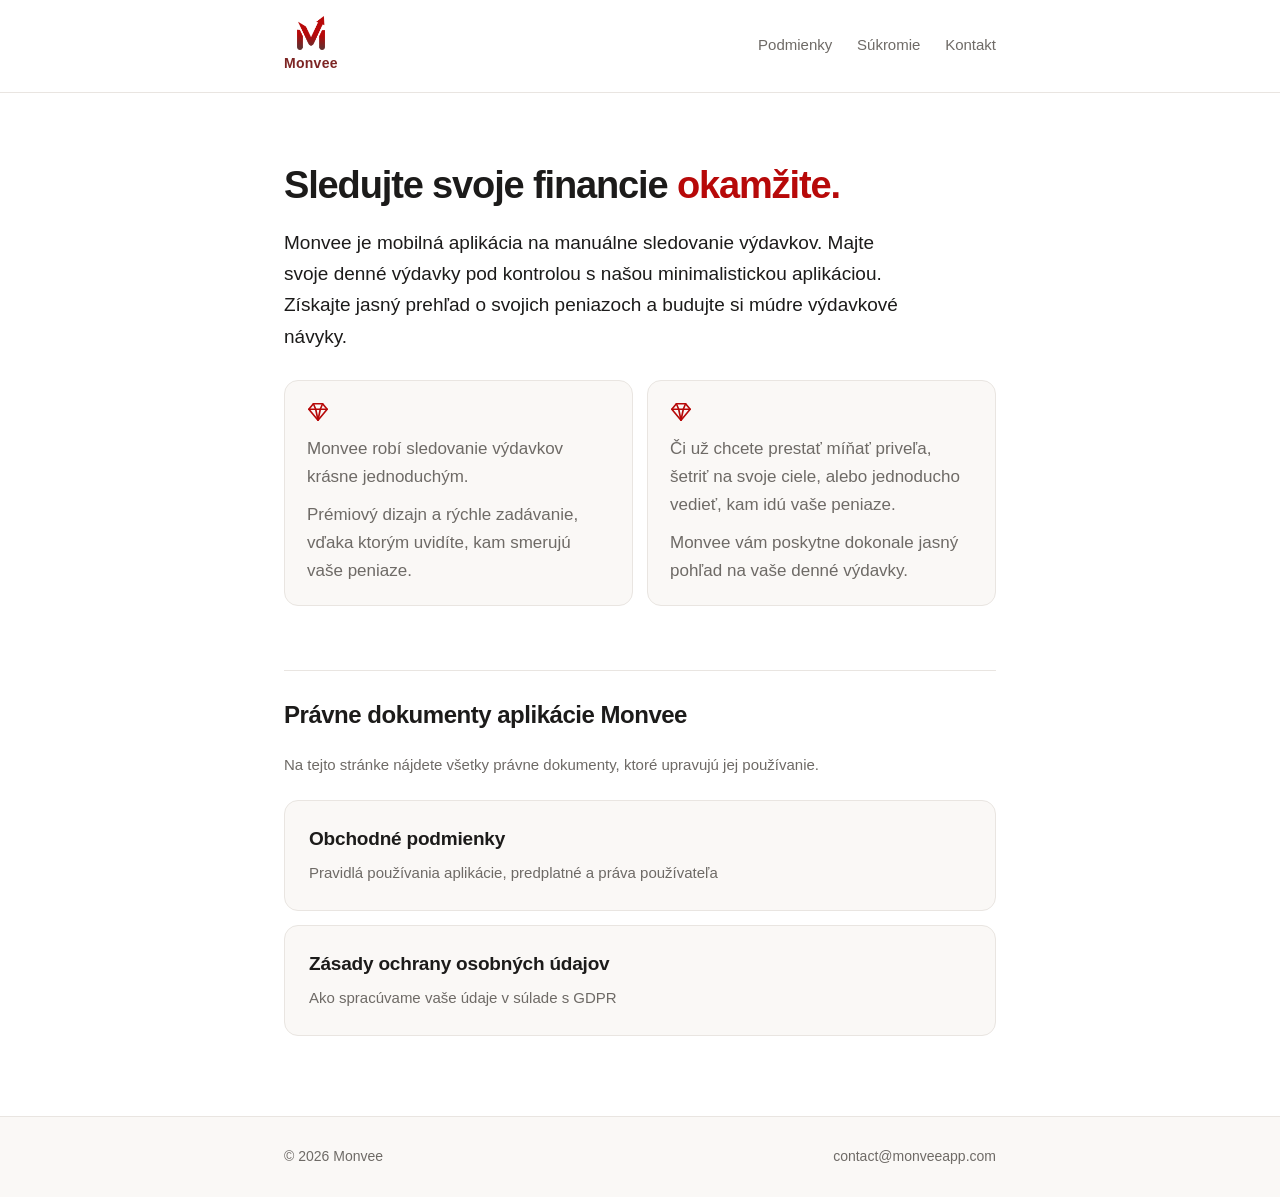
==== index.html @ 4f91811f "Add files via upload" ====
<!DOCTYPE html>
<html lang="sk">
<head>
  <meta charset="UTF-8">
  <meta name="viewport" content="width=device-width, initial-scale=1.0">
  <title>Monvee – Právne dokumenty</title>
  <meta name="description" content="Obchodné podmienky a zásady ochrany osobných údajov aplikácie Monvee.">
  <link rel="icon" type="image/png" href="favicon.png">
  <link rel="apple-touch-icon" href="apple-touch-icon.png">
  <link rel="stylesheet" href="style.css">
</head>
<body>

<header>
  <div class="header-inner">
    <a class="logo" href="index.html">
      <img class="logo-mark" src="logo.png" alt="">
      <span class="logo-text">Monvee</span>
    </a>
    <nav>
      <a href="obchodne-podmienky.html">Podmienky</a>
      <a href="ochrana-sukromia.html">Súkromie</a>
      <span class="contact-wrap">
        <a href="#" id="contact-toggle">Kontakt</a>
        <span class="contact-pop" id="contact-pop" hidden>Kontakt: <a href="mailto:contact@monveeapp.com">contact@monveeapp.com</a></span>
      </span>
    </nav>
  </div>
</header>

<section class="hero">
  <h1>Sledujte svoje financie <span class="accent">okamžite.</span></h1>
  <p class="lead">Monvee je mobilná aplikácia na manuálne sledovanie výdavkov. Majte svoje denné výdavky pod kontrolou s našou minimalistickou aplikáciou. Získajte jasný prehľad o svojich peniazoch a budujte si múdre výdavkové návyky.</p>
  <div class="hero-features">
    <div class="feature">
      <svg class="feature-icon" viewBox="0 0 24 24" width="22" height="22" fill="none" stroke="currentColor" stroke-width="1.8" stroke-linejoin="round" stroke-linecap="round" aria-hidden="true"><path d="M7 3h10l5 6-10 12L2 9l5-6z"/><path d="M2 9h20"/><path d="M7 3l2.5 6L12 21l2.5-12L17 3"/></svg>
      <p>Monvee robí sledovanie výdavkov krásne jednoduchým.</p>
      <p>Prémiový dizajn a rýchle zadávanie, vďaka ktorým uvidíte, kam smerujú vaše peniaze.</p>
    </div>
    <div class="feature">
      <svg class="feature-icon" viewBox="0 0 24 24" width="22" height="22" fill="none" stroke="currentColor" stroke-width="1.8" stroke-linejoin="round" stroke-linecap="round" aria-hidden="true"><path d="M7 3h10l5 6-10 12L2 9l5-6z"/><path d="M2 9h20"/><path d="M7 3l2.5 6L12 21l2.5-12L17 3"/></svg>
      <p>Či už chcete prestať míňať priveľa, šetriť na svoje ciele, alebo jednoducho vedieť, kam idú vaše peniaze.</p>
      <p>Monvee vám poskytne dokonale jasný pohľad na vaše denné výdavky.</p>
    </div>
  </div>
</section>

<section class="doc-list">
  <h2>Právne dokumenty aplikácie Monvee</h2>
  <p class="doc-list-intro">Na tejto stránke nájdete všetky právne dokumenty, ktoré upravujú jej používanie.</p>
  <a class="doc-card" href="obchodne-podmienky.html">
    <h3>Obchodné podmienky</h3>
    <span>Pravidlá používania aplikácie, predplatné a práva používateľa</span>
  </a>
  <a class="doc-card" href="ochrana-sukromia.html">
    <h3>Zásady ochrany osobných údajov</h3>
    <span>Ako spracúvame vaše údaje v súlade s GDPR</span>
  </a>
</section>

<footer>
  <div class="footer-inner">
    <span>© 2026 Monvee</span>
    <a href="mailto:contact@monveeapp.com">contact@monveeapp.com</a>
  </div>
</footer>

<script>
  var t = document.getElementById('contact-toggle');
  var p = document.getElementById('contact-pop');
  t.addEventListener('click', function (e) {
    e.preventDefault();
    p.hidden = !p.hidden;
  });
  document.addEventListener('click', function (e) {
    if (!e.target.closest('.contact-wrap')) p.hidden = true;
  });
</script>
</body>
</html>
---- style.css ----
:root {
  --red: #B70909;
  --ink: #1C1B1A;
  --muted: #6E6A66;
  --line: #E9E5E1;
  --bg: #FFFFFF;
  --bg-soft: #FAF8F6;
}

* { margin: 0; padding: 0; box-sizing: border-box; }

html { scroll-behavior: smooth; }
@media (prefers-reduced-motion: reduce) {
  html { scroll-behavior: auto; }
}

body {
  font-family: "Inter", -apple-system, BlinkMacSystemFont, "Segoe UI", sans-serif;
  color: var(--ink);
  background: var(--bg);
  line-height: 1.7;
  font-size: 17px;
}

/* ---------- Header ---------- */
header {
  border-bottom: 1px solid var(--line);
  background: var(--bg);
  position: sticky;
  top: 0;
  z-index: 10;
}

.header-inner {
  max-width: 760px;
  margin: 0 auto;
  padding: 16px 24px;
  display: flex;
  align-items: center;
  justify-content: space-between;
}

.logo {
  display: flex;
  flex-direction: column;
  align-items: center;
  gap: 2px;
  text-decoration: none;
}

.logo-mark {
  height: 34px;
  width: auto;
  display: block;
}

.logo-text {
  color: #7D2524;
  font-weight: 700;
  font-size: 14px;
  letter-spacing: 0.02em;
}

nav a {
  text-decoration: none;
  color: var(--muted);
  font-size: 15px;
  margin-left: 20px;
}

nav a:hover, nav .contact-wrap { position: relative; display: inline-block; }

.contact-pop {
  position: absolute;
  top: calc(100% + 12px);
  right: 0;
  white-space: nowrap;
  background: var(--bg);
  border: 1px solid var(--line);
  border-radius: 10px;
  padding: 10px 14px;
  font-size: 14px;
  color: var(--ink);
  box-shadow: 0 6px 20px rgba(0,0,0,0.08);
  z-index: 20;
}

.contact-pop a { color: var(--red); }

a:focus-visible { color: var(--red); }

.contact-wrap { position: relative; display: inline-block; }

.contact-pop {
  position: absolute;
  top: calc(100% + 12px);
  right: 0;
  white-space: nowrap;
  background: var(--bg);
  border: 1px solid var(--line);
  border-radius: 10px;
  padding: 10px 14px;
  font-size: 14px;
  color: var(--ink);
  box-shadow: 0 6px 20px rgba(0,0,0,0.08);
  z-index: 20;
}

.contact-pop a { color: var(--red); }

a:focus-visible {
  outline: 2px solid var(--red);
  outline-offset: 3px;
  border-radius: 2px;
}

/* ---------- Hero (index) ---------- */
.hero {
  max-width: 760px;
  margin: 0 auto;
  padding: 72px 24px 56px;
}

.hero h1 {
  font-size: clamp(26px, 4.4vw, 38px);
  letter-spacing: -0.03em;
  line-height: 1.1;
  margin-bottom: 20px;
}

.hero h1 .accent { color: var(--red); }

.hero .lead {
  font-size: 19px;
  line-height: 1.65;
  color: var(--ink);
  max-width: 60ch;
  margin-bottom: 28px;
}

.hero-features {
  display: grid;
  grid-template-columns: 1fr 1fr;
  gap: 14px;
}

.feature {
  background: var(--bg-soft);
  border: 1px solid var(--line);
  border-radius: 14px;
  padding: 20px 22px;
}

.feature-icon {
  display: block;
  color: var(--red);
  margin-bottom: 12px;
}

.feature p {
  color: var(--muted);
  font-size: 17px;
  line-height: 1.65;
  margin: 0 0 10px;
}

.feature p:last-child { margin-bottom: 0; }

@media (max-width: 620px) {
  .hero-features { grid-template-columns: 1fr; }
}

.doc-list {
  max-width: 760px;
  margin: 0 auto;
  padding: 8px 24px 80px;
  display: grid;
  gap: 14px;
}

.doc-list h2 {
  font-size: 24px;
  letter-spacing: -0.02em;
  margin-bottom: 2px;
  padding-top: 24px;
  border-top: 1px solid var(--line);
}

.doc-list-intro {
  color: var(--muted);
  font-size: 15px;
  margin-bottom: 8px;
}

.doc-card {
  display: block;
  text-decoration: none;
  color: var(--ink);
  border: 1px solid var(--line);
  border-radius: 14px;
  padding: 22px 24px;
  background: var(--bg-soft);
  transition: border-color .15s ease, transform .15s ease;
}

.doc-card:hover, .doc-card:focus-visible {
  border-color: var(--red);
  transform: translateY(-2px);
}

.doc-card h3 {
  font-size: 19px;
  letter-spacing: -0.01em;
  margin-bottom: 4px;
}

.doc-card span {
  color: var(--muted);
  font-size: 15px;
}

/* ---------- Legal document pages ---------- */
main.doc {
  max-width: 760px;
  margin: 0 auto;
  padding: 56px 24px 96px;
}

main.doc h1 {
  font-size: clamp(26px, 4.5vw, 36px);
  letter-spacing: -0.03em;
  line-height: 1.2;
  margin-bottom: 8px;
}

.doc-meta {
  color: var(--muted);
  font-size: 15px;
  margin-bottom: 40px;
  padding-bottom: 24px;
  border-bottom: 3px solid var(--red);
  display: inline-block;
}

main.doc h2 {
  font-size: 21px;
  letter-spacing: -0.01em;
  margin: 40px 0 12px;
}

main.doc h3 {
  font-size: 17px;
  margin: 28px 0 8px;
}

main.doc p { margin-bottom: 14px; }

main.doc ul, main.doc ol {
  margin: 0 0 14px 24px;
}

main.doc li { margin-bottom: 6px; }

main.doc a { color: var(--red); }

/* ---------- Footer ---------- */
footer {
  border-top: 1px solid var(--line);
  background: var(--bg-soft);
}

.footer-inner {
  max-width: 760px;
  margin: 0 auto;
  padding: 28px 24px;
  display: flex;
  flex-wrap: wrap;
  gap: 8px 24px;
  justify-content: space-between;
  color: var(--muted);
  font-size: 14px;
}

.footer-inner a {
  color: var(--muted);
  text-decoration: none;
}

.footer-inner a:hover { color: var(--red); }

@media (max-width: 520px) {
  nav a { margin-left: 14px; }
  .hero { padding-top: 48px; }
}
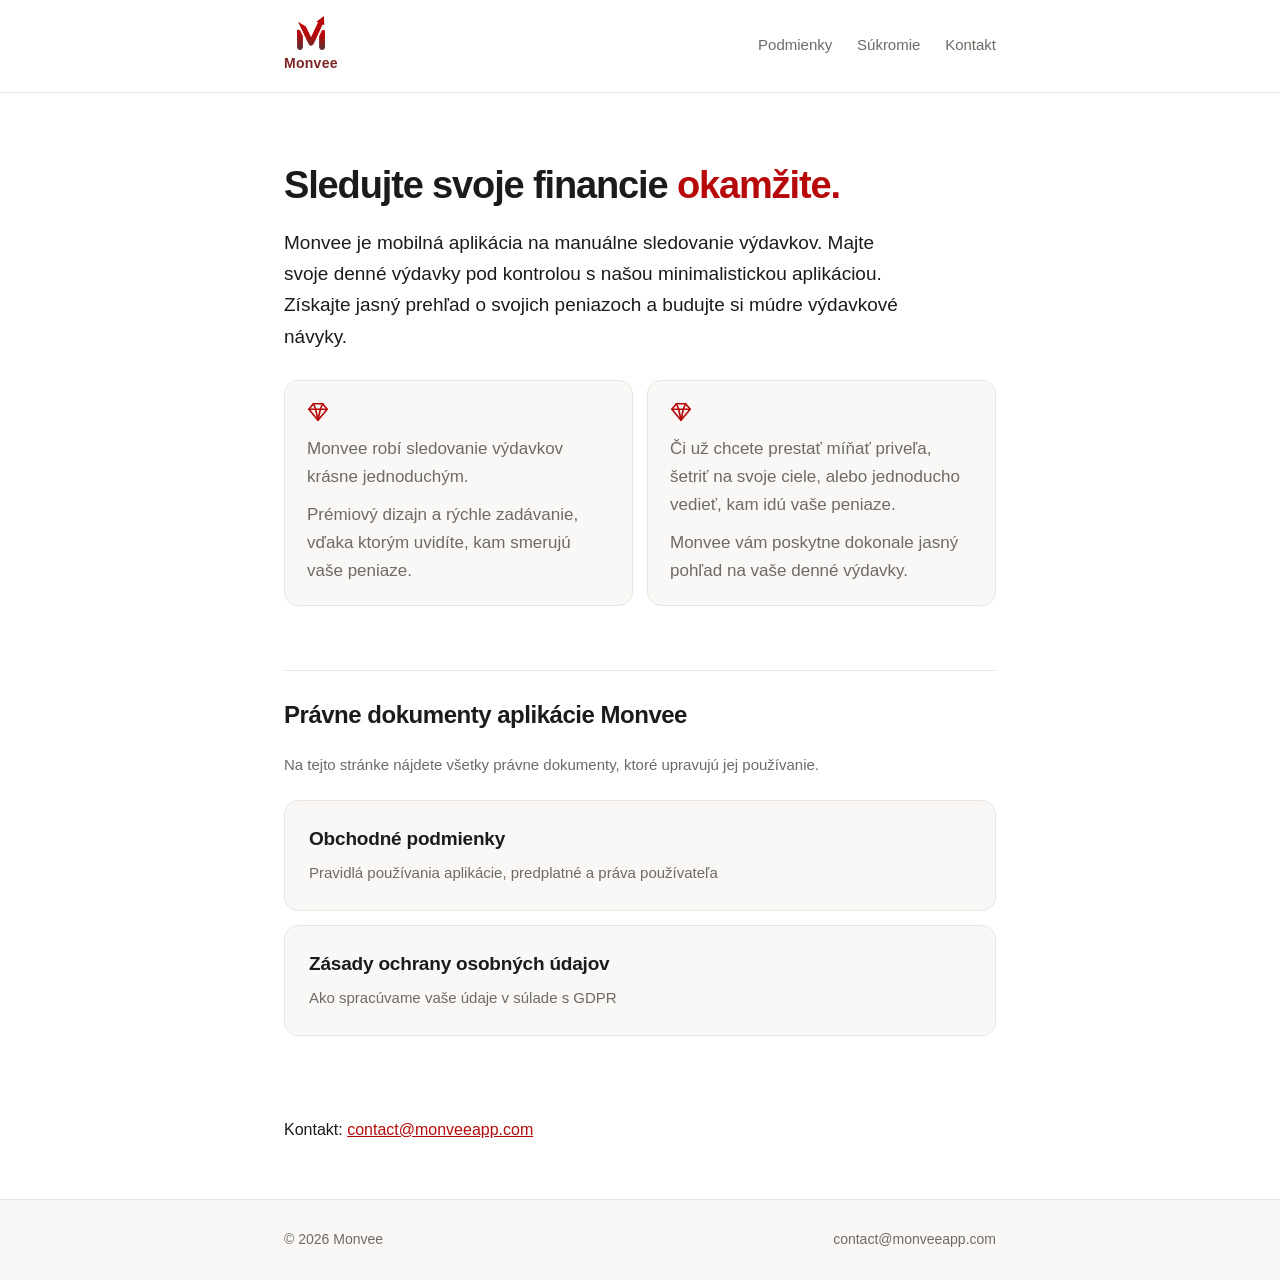
==== commit f0b24a2a: "Add files via upload" ====
--- a/index.html
+++ b/index.html
@@ -20,10 +20,7 @@
     <nav>
       <a href="obchodne-podmienky.html">Podmienky</a>
       <a href="ochrana-sukromia.html">Súkromie</a>
-      <span class="contact-wrap">
-        <a href="#" id="contact-toggle">Kontakt</a>
-        <span class="contact-pop" id="contact-pop" hidden>Kontakt: <a href="mailto:contact@monveeapp.com">contact@monveeapp.com</a></span>
-      </span>
+      <a href="#kontakt">Kontakt</a>
     </nav>
   </div>
 </header>
@@ -58,6 +55,10 @@
   </a>
 </section>
 
+<section class="contact" id="kontakt">
+  <p>Kontakt: <a href="mailto:contact@monveeapp.com">contact@monveeapp.com</a></p>
+</section>
+
 <footer>
   <div class="footer-inner">
     <span>© 2026 Monvee</span>
@@ -65,16 +66,5 @@
   </div>
 </footer>
 
-<script>
-  var t = document.getElementById('contact-toggle');
-  var p = document.getElementById('contact-pop');
-  t.addEventListener('click', function (e) {
-    e.preventDefault();
-    p.hidden = !p.hidden;
-  });
-  document.addEventListener('click', function (e) {
-    if (!e.target.closest('.contact-wrap')) p.hidden = true;
-  });
-</script>
 </body>
 </html>
--- a/style.css
+++ b/style.css
@@ -68,45 +68,33 @@
   margin-left: 20px;
 }
 
-nav a:hover, nav .contact-wrap { position: relative; display: inline-block; }
-
-.contact-pop {
-  position: absolute;
-  top: calc(100% + 12px);
-  right: 0;
-  white-space: nowrap;
-  background: var(--bg);
-  border: 1px solid var(--line);
-  border-radius: 10px;
-  padding: 10px 14px;
-  font-size: 14px;
-  color: var(--ink);
-  box-shadow: 0 6px 20px rgba(0,0,0,0.08);
-  z-index: 20;
-}
-
-.contact-pop a { color: var(--red); }
+nav a:hover, nav .contact {
+  max-width: 760px;
+  margin: 0 auto;
+  padding: 0 24px 56px;
+}
+
+.contact p {
+  font-size: 16px;
+  color: var(--ink);
+}
+
+.contact a { color: var(--red); }
 
 a:focus-visible { color: var(--red); }
 
-.contact-wrap { position: relative; display: inline-block; }
-
-.contact-pop {
-  position: absolute;
-  top: calc(100% + 12px);
-  right: 0;
-  white-space: nowrap;
-  background: var(--bg);
-  border: 1px solid var(--line);
-  border-radius: 10px;
-  padding: 10px 14px;
-  font-size: 14px;
-  color: var(--ink);
-  box-shadow: 0 6px 20px rgba(0,0,0,0.08);
-  z-index: 20;
-}
-
-.contact-pop a { color: var(--red); }
+.contact {
+  max-width: 760px;
+  margin: 0 auto;
+  padding: 0 24px 56px;
+}
+
+.contact p {
+  font-size: 16px;
+  color: var(--ink);
+}
+
+.contact a { color: var(--red); }
 
 a:focus-visible {
   outline: 2px solid var(--red);
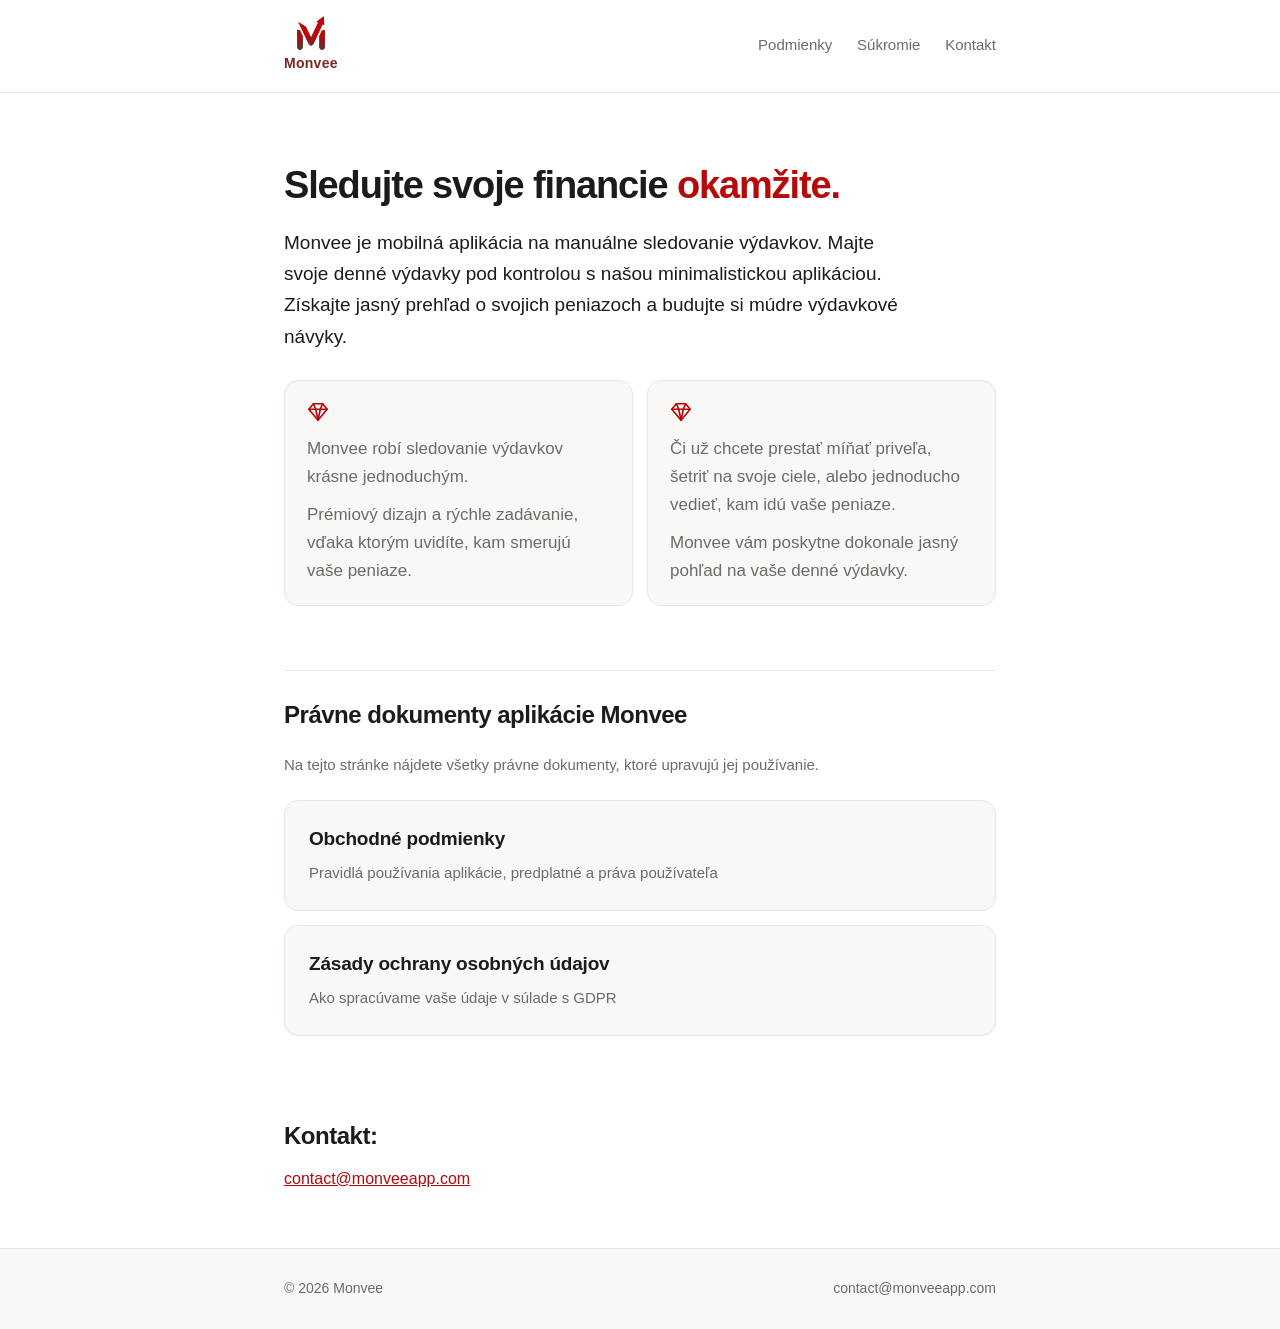
==== commit 364715bb: "Add files via upload" ====
--- a/index.html
+++ b/index.html
@@ -56,7 +56,8 @@
 </section>
 
 <section class="contact" id="kontakt">
-  <p>Kontakt: <a href="mailto:contact@monveeapp.com">contact@monveeapp.com</a></p>
+  <h2>Kontakt:</h2>
+  <p><a href="mailto:contact@monveeapp.com">contact@monveeapp.com</a></p>
 </section>
 
 <footer>
--- a/style.css
+++ b/style.css
@@ -74,6 +74,12 @@
   padding: 0 24px 56px;
 }
 
+.contact h2 {
+  font-size: 24px;
+  letter-spacing: -0.02em;
+  margin-bottom: 8px;
+}
+
 .contact p {
   font-size: 16px;
   color: var(--ink);
@@ -87,6 +93,12 @@
   max-width: 760px;
   margin: 0 auto;
   padding: 0 24px 56px;
+}
+
+.contact h2 {
+  font-size: 24px;
+  letter-spacing: -0.02em;
+  margin-bottom: 8px;
 }
 
 .contact p {
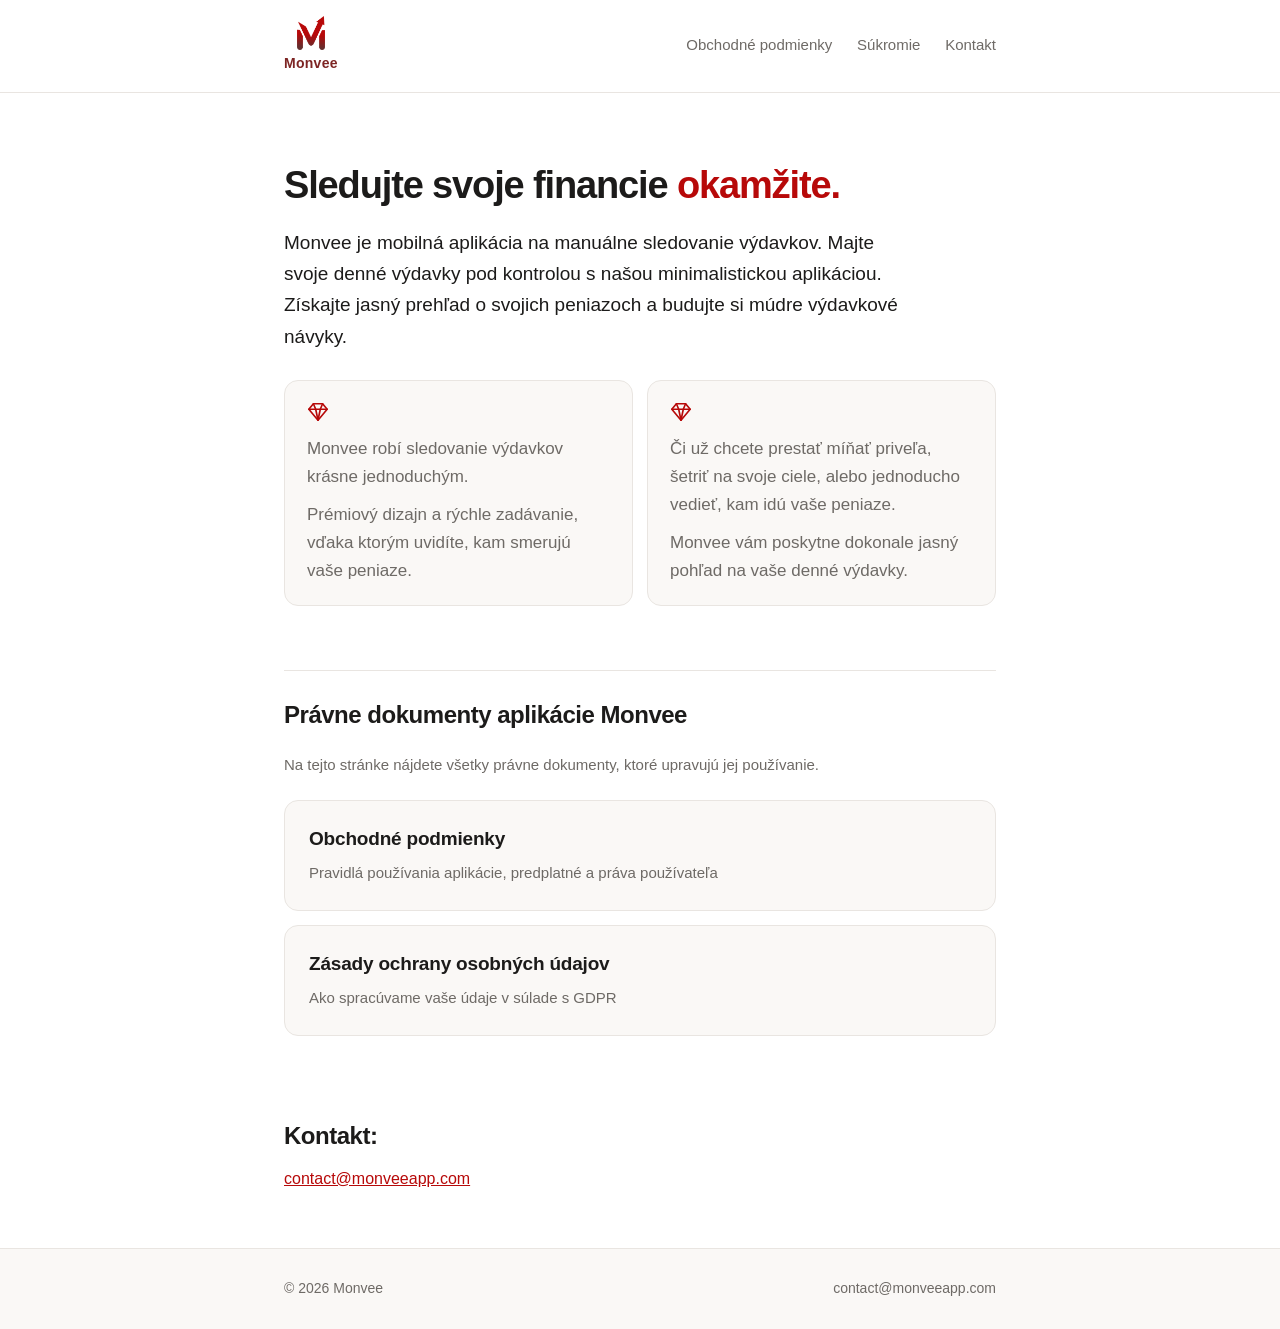
==== commit e4a550d3: "Add files via upload" ====
--- a/index.html
+++ b/index.html
@@ -18,7 +18,7 @@
       <span class="logo-text">Monvee</span>
     </a>
     <nav>
-      <a href="obchodne-podmienky.html">Podmienky</a>
+      <a href="obchodne-podmienky.html">Obchodné podmienky</a>
       <a href="ochrana-sukromia.html">Súkromie</a>
       <a href="#kontakt">Kontakt</a>
     </nav>
--- a/style.css
+++ b/style.css
@@ -226,6 +226,16 @@
   padding: 56px 24px 96px;
 }
 
+.back {
+  display: inline-block;
+  text-decoration: none;
+  color: var(--muted);
+  font-size: 15px;
+  margin-bottom: 24px;
+}
+
+.back:hover, .back:focus-visible { color: var(--red); }
+
 main.doc h1 {
   font-size: clamp(26px, 4.5vw, 36px);
   letter-spacing: -0.03em;
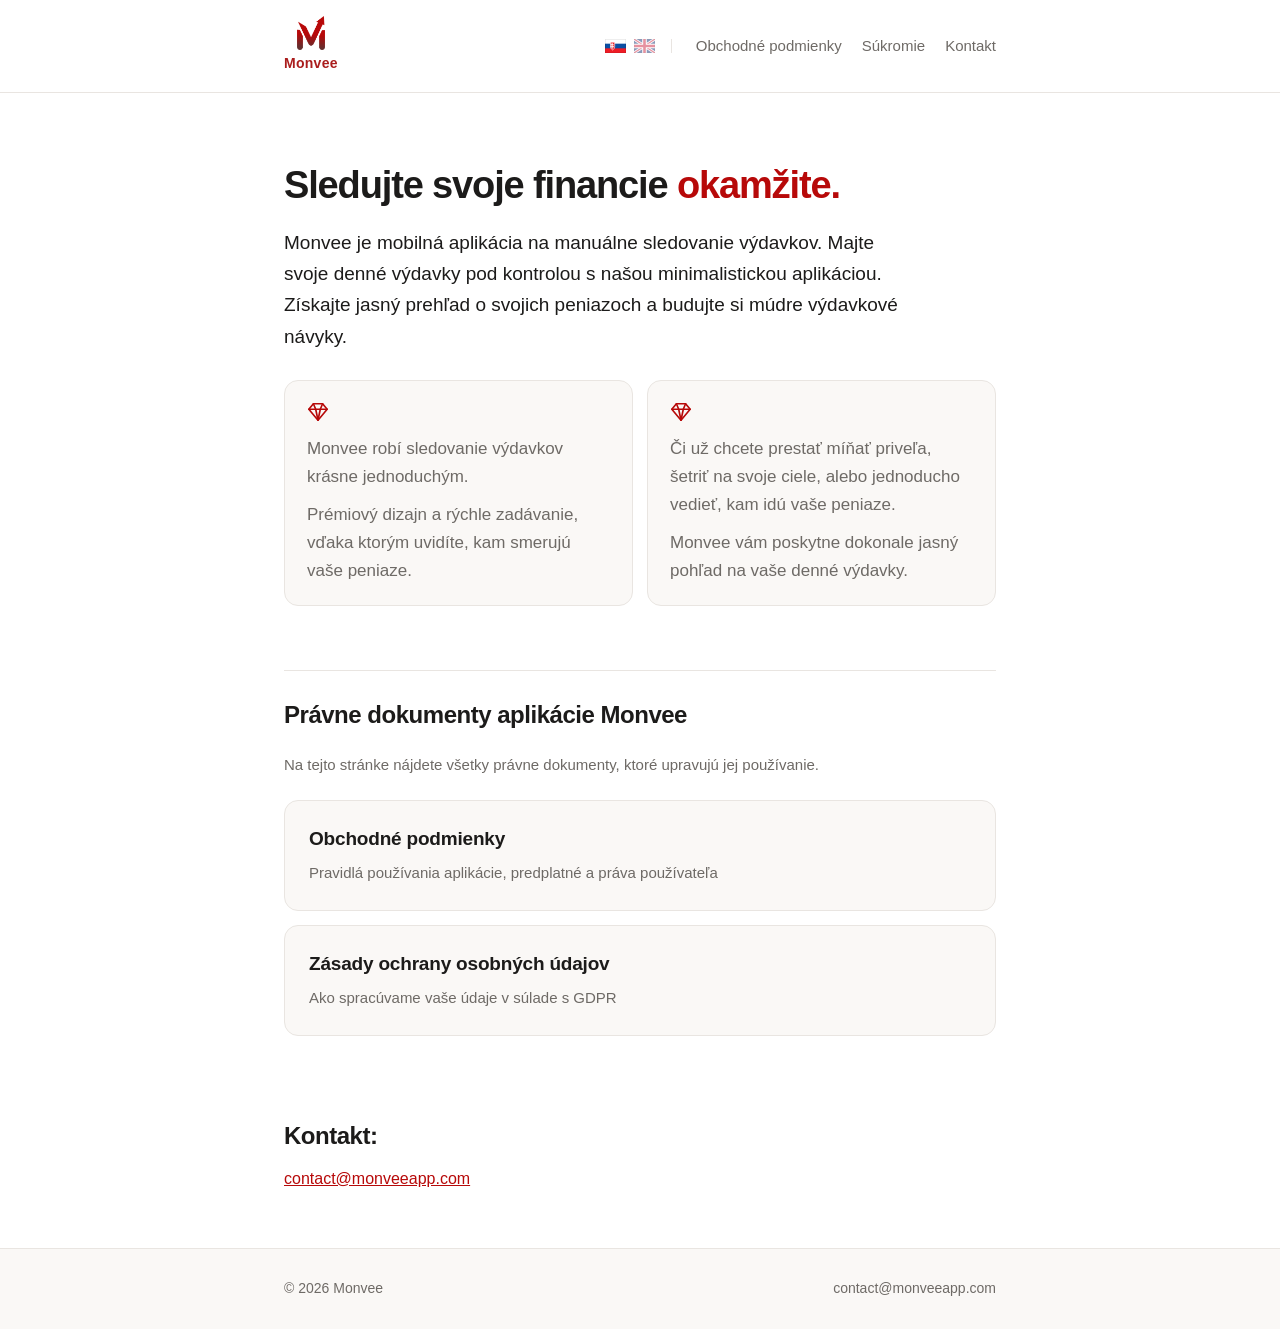
==== commit 1608239c: "Add files via upload" ====
--- a/index.html
+++ b/index.html
@@ -18,6 +18,10 @@
       <span class="logo-text">Monvee</span>
     </a>
     <nav>
+      <span class="lang">
+        <a class="flag active-lang" href="index.html" title="Slovensky" aria-label="Slovensky"><svg viewBox="0 0 21 14" width="21" height="14" aria-hidden="true"><rect width="21" height="14" fill="#fff"/><rect y="4.67" width="21" height="9.33" fill="#0B4EA2"/><rect y="9.33" width="21" height="4.67" fill="#EE1C25"/><path d="M5.5 3.2h4.2v4.4c0 2-1.3 3-2.1 3.4-.8-.4-2.1-1.4-2.1-3.4V3.2z" fill="#EE1C25" stroke="#fff" stroke-width="0.6"/><path d="M7.6 4v1.2h1.1v1H7.6v1h1.4v1H7.6v1.6h-1V8.2H5.2v-1h1.4v-1h-1.1v-1h1.1V4h1z" fill="#fff"/><rect width="21" height="14" fill="none" stroke="#00000022" stroke-width="1"/></svg></a>
+        <a class="flag" href="en.html" title="English" aria-label="English"><svg viewBox="0 0 21 14" width="21" height="14" aria-hidden="true"><rect width="21" height="14" fill="#012169"/><path d="M0 0l21 14M21 0L0 14" stroke="#fff" stroke-width="2.8"/><path d="M0 0l21 14M21 0L0 14" stroke="#C8102E" stroke-width="1.2"/><path d="M10.5 0v14M0 7h21" stroke="#fff" stroke-width="4.6"/><path d="M10.5 0v14M0 7h21" stroke="#C8102E" stroke-width="2.6"/><rect width="21" height="14" fill="none" stroke="#00000022" stroke-width="1"/></svg></a>
+      </span>
       <a href="obchodne-podmienky.html">Obchodné podmienky</a>
       <a href="ochrana-sukromia.html">Súkromie</a>
       <a href="#kontakt">Kontakt</a>
--- a/style.css
+++ b/style.css
@@ -55,12 +55,17 @@
 }
 
 .logo-text {
-  color: #7D2524;
+  color: #AA1D1D;
   font-weight: 700;
   font-size: 14px;
   letter-spacing: 0.02em;
 }
 
+nav {
+  display: flex;
+  align-items: center;
+}
+
 nav a {
   text-decoration: none;
   color: var(--muted);
@@ -68,45 +73,30 @@
   margin-left: 20px;
 }
 
-nav a:hover, nav .contact {
-  max-width: 760px;
-  margin: 0 auto;
-  padding: 0 24px 56px;
-}
-
-.contact h2 {
-  font-size: 24px;
-  letter-spacing: -0.02em;
-  margin-bottom: 8px;
-}
-
-.contact p {
-  font-size: 16px;
-  color: var(--ink);
-}
-
-.contact a { color: var(--red); }
-
-a:focus-visible { color: var(--red); }
-
-.contact {
-  max-width: 760px;
-  margin: 0 auto;
-  padding: 0 24px 56px;
-}
-
-.contact h2 {
-  font-size: 24px;
-  letter-spacing: -0.02em;
-  margin-bottom: 8px;
-}
-
-.contact p {
-  font-size: 16px;
-  color: var(--ink);
-}
-
-.contact a { color: var(--red); }
+.lang {
+  display: inline-flex;
+  align-items: center;
+  gap: 8px;
+  margin-right: 4px;
+  padding-right: 16px;
+  border-right: 1px solid var(--line);
+}
+
+.lang .flag {
+  display: inline-flex;
+  margin-left: 0;
+  line-height: 0;
+  opacity: 0.45;
+  border-radius: 2px;
+}
+
+.lang .flag:hover, .lang .flag:focus-visible { opacity: 1; }
+
+.lang .flag.active-lang { opacity: 1; }
+
+nav a:hover, nav a:focus-visible { color: #7D2524; }
+
+nav a.active { color: #7D2524; }
 
 a:focus-visible {
   outline: 2px solid var(--red);
@@ -170,6 +160,7 @@
   .hero-features { grid-template-columns: 1fr; }
 }
 
+/* ---------- Documents (index) ---------- */
 .doc-list {
   max-width: 760px;
   margin: 0 auto;
@@ -219,6 +210,26 @@
   font-size: 15px;
 }
 
+/* ---------- Contact ---------- */
+.contact {
+  max-width: 760px;
+  margin: 0 auto;
+  padding: 0 24px 56px;
+}
+
+.contact h2 {
+  font-size: 24px;
+  letter-spacing: -0.02em;
+  margin-bottom: 8px;
+}
+
+.contact p {
+  font-size: 16px;
+  color: var(--ink);
+}
+
+.contact a { color: var(--red); }
+
 /* ---------- Legal document pages ---------- */
 main.doc {
   max-width: 760px;
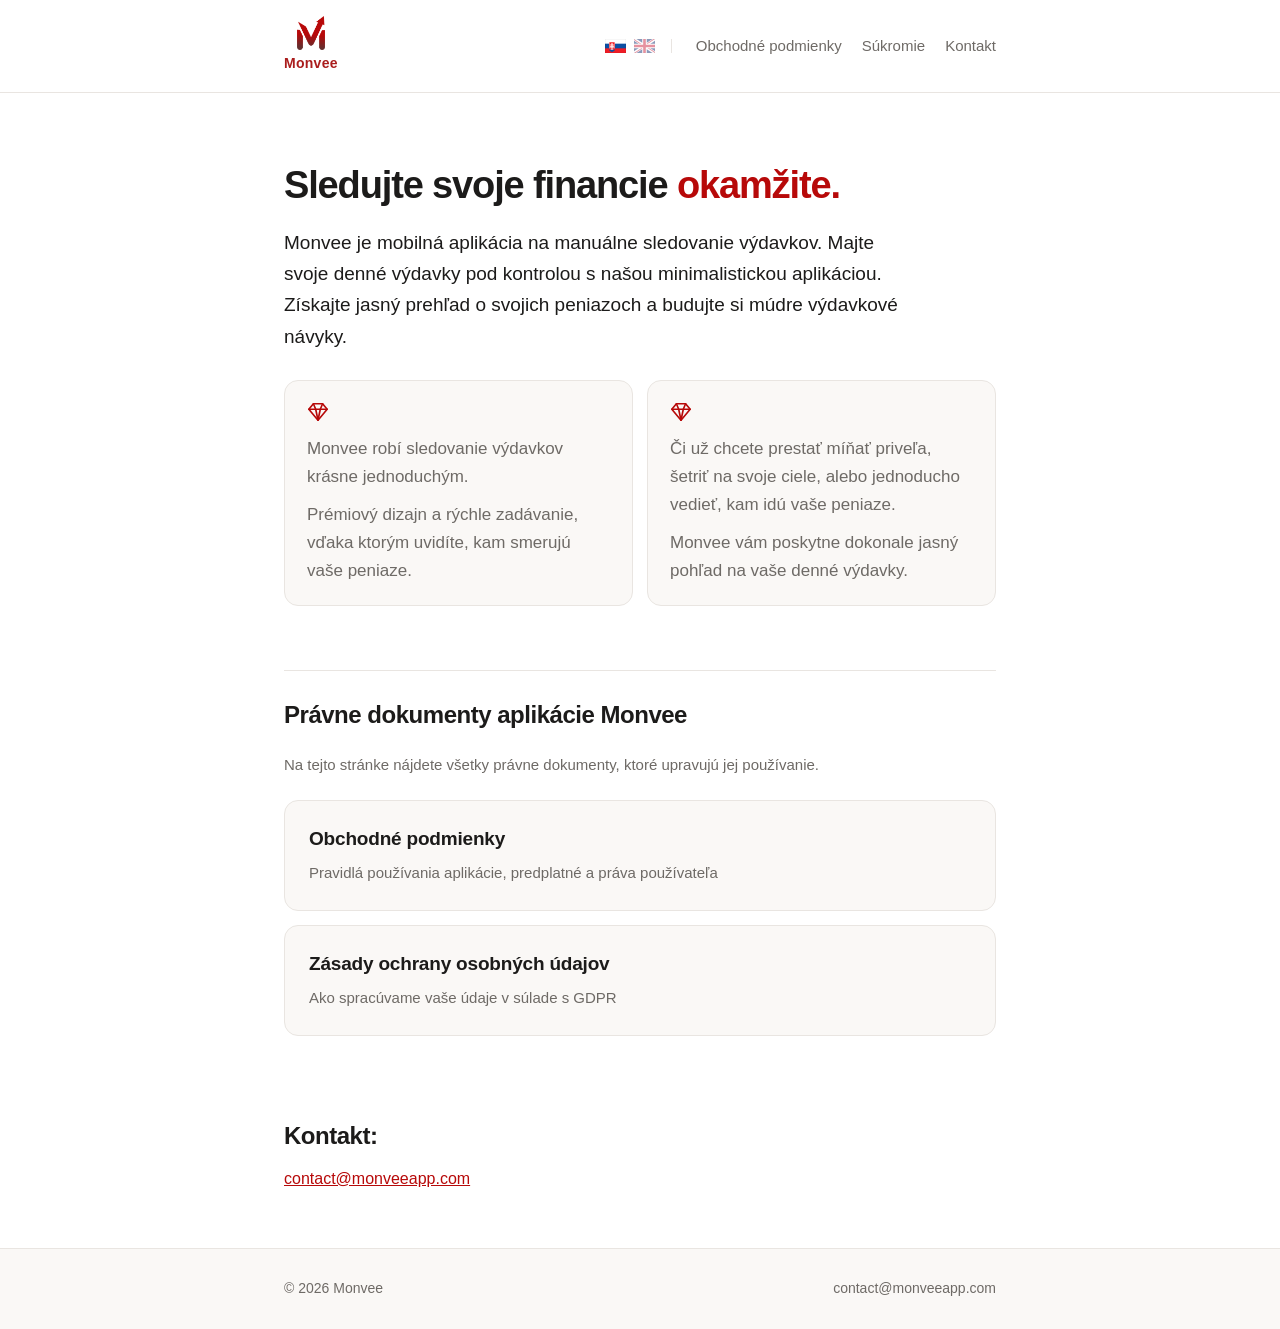
==== commit 92484100: "Add files via upload" ====
--- a/index.html
+++ b/index.html
@@ -19,8 +19,8 @@
     </a>
     <nav>
       <span class="lang">
-        <a class="flag active-lang" href="index.html" title="Slovensky" aria-label="Slovensky"><svg viewBox="0 0 21 14" width="21" height="14" aria-hidden="true"><rect width="21" height="14" fill="#fff"/><rect y="4.67" width="21" height="9.33" fill="#0B4EA2"/><rect y="9.33" width="21" height="4.67" fill="#EE1C25"/><path d="M5.5 3.2h4.2v4.4c0 2-1.3 3-2.1 3.4-.8-.4-2.1-1.4-2.1-3.4V3.2z" fill="#EE1C25" stroke="#fff" stroke-width="0.6"/><path d="M7.6 4v1.2h1.1v1H7.6v1h1.4v1H7.6v1.6h-1V8.2H5.2v-1h1.4v-1h-1.1v-1h1.1V4h1z" fill="#fff"/><rect width="21" height="14" fill="none" stroke="#00000022" stroke-width="1"/></svg></a>
-        <a class="flag" href="en.html" title="English" aria-label="English"><svg viewBox="0 0 21 14" width="21" height="14" aria-hidden="true"><rect width="21" height="14" fill="#012169"/><path d="M0 0l21 14M21 0L0 14" stroke="#fff" stroke-width="2.8"/><path d="M0 0l21 14M21 0L0 14" stroke="#C8102E" stroke-width="1.2"/><path d="M10.5 0v14M0 7h21" stroke="#fff" stroke-width="4.6"/><path d="M10.5 0v14M0 7h21" stroke="#C8102E" stroke-width="2.6"/><rect width="21" height="14" fill="none" stroke="#00000022" stroke-width="1"/></svg></a>
+        <a class="flag active-lang" href="index.html" title="Slovensky" aria-label="Slovensky"><svg viewBox="0 0 900 600" width="21" height="14" aria-hidden="true"><rect width="900" height="600" fill="#fff"/><rect y="200" width="900" height="400" fill="#0B4EA2"/><rect y="400" width="900" height="200" fill="#EE1C25"/><g><path d="M172 130h256v180c0 100-64 144-128 166-64-22-128-66-128-166V130z" fill="#fff"/><path d="M186 144h228v166c0 92-57 132-114 152-57-20-114-60-114-152V144z" fill="#EE1C25"/><path d="M278 176h44v56h56v44h-56v40h68v44h-68v96h-44v-96h-68v-44h68v-40h-56v-44h56v-56z" fill="#fff"/><path d="M300 480c-46-30-78-24-100-2 10 36 40 62 100 84 60-22 90-48 100-84-22-22-54-28-100 2z" fill="#0B4EA2"/><path d="M218 452c-16 0-30 6-40 16 4 12 10 24 18 34 14-16 32-26 54-28-10-12-20-22-32-22zm164 0c-12 0-22 10-32 22 22 2 40 12 54 28 8-10 14-22 18-34-10-10-24-16-40-16z" fill="#0B4EA2"/></g><rect width="900" height="600" fill="none" stroke="#00000026" stroke-width="20"/></svg></a>
+        <a class="flag" href="en.html" title="English" aria-label="English"><svg viewBox="0 0 60 40" width="21" height="14" aria-hidden="true"><clipPath id="ukc"><rect width="60" height="40"/></clipPath><g clip-path="url(#ukc)"><rect width="60" height="40" fill="#012169"/><path d="M0,0 60,40M60,0 0,40" stroke="#fff" stroke-width="8"/><clipPath id="ukt"><path d="M30,20h30v20zM30,20v20H0zM30,20H0V0zM30,20V0h30z"/></clipPath><path d="M0,0 60,40M60,0 0,40" clip-path="url(#ukt)" stroke="#C8102E" stroke-width="5"/><path d="M30,0v40M0,20h60" stroke="#fff" stroke-width="13"/><path d="M30,0v40M0,20h60" stroke="#C8102E" stroke-width="7.5"/></g><rect width="60" height="40" fill="none" stroke="#00000026" stroke-width="1.4"/></svg></a>
       </span>
       <a href="obchodne-podmienky.html">Obchodné podmienky</a>
       <a href="ochrana-sukromia.html">Súkromie</a>
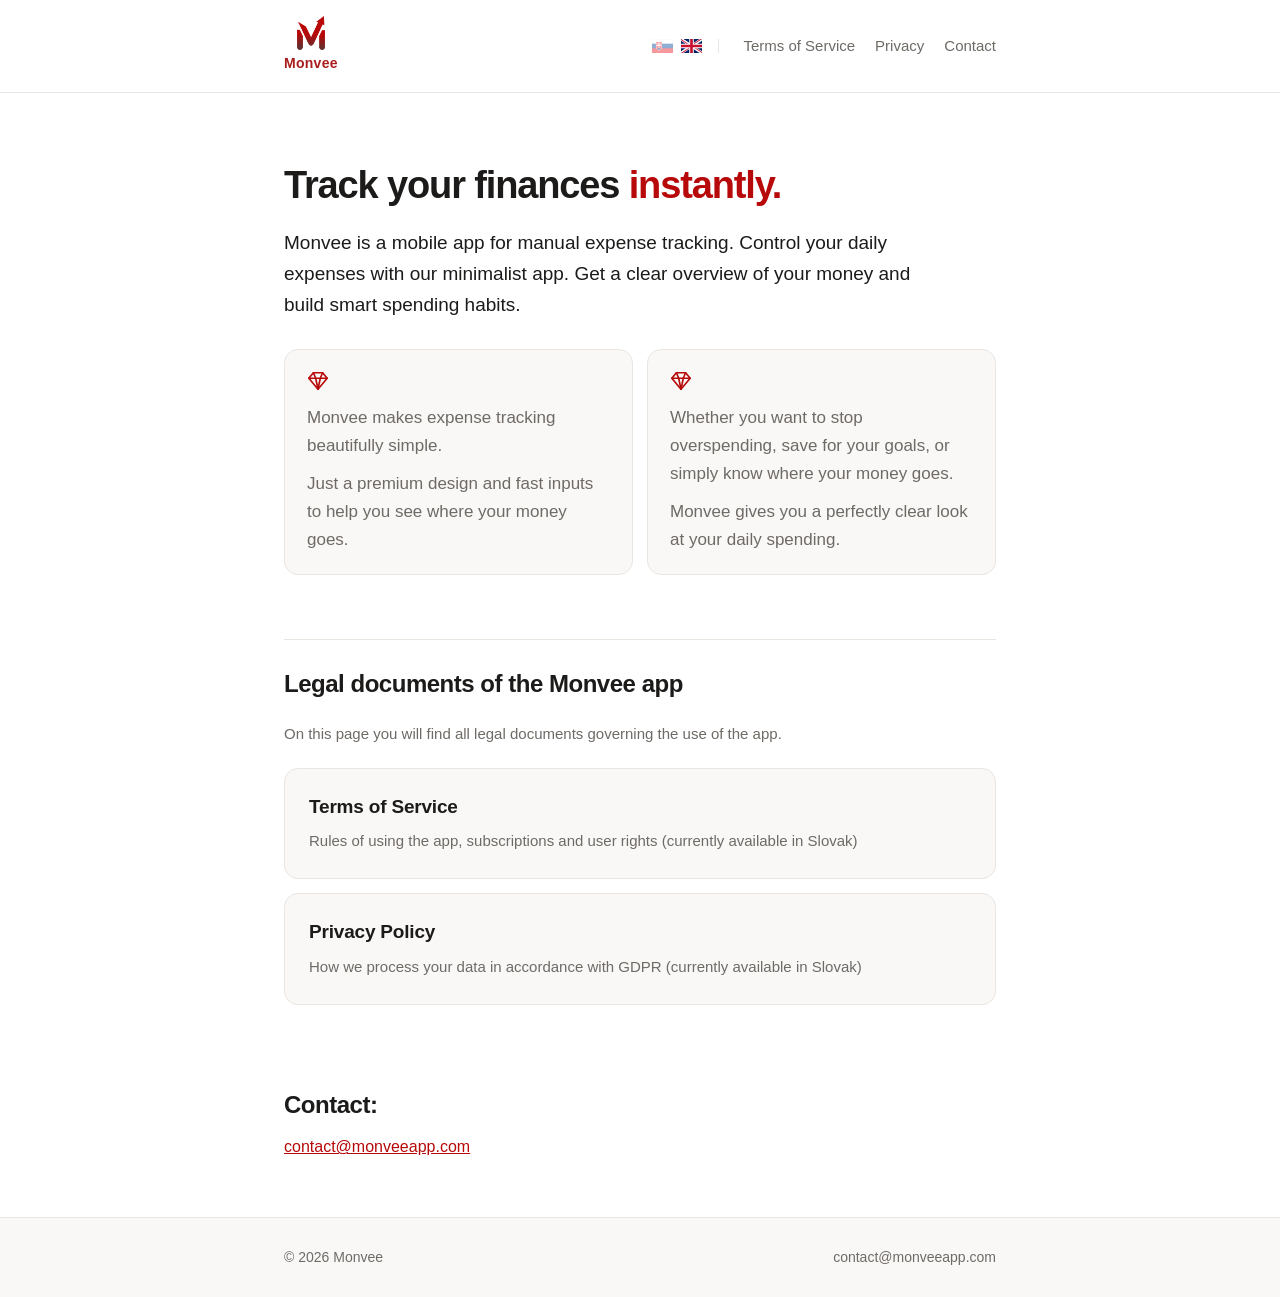
==== commit ab995216: "Add files via upload" ====
--- a/index.html
+++ b/index.html
@@ -1,10 +1,10 @@
 <!DOCTYPE html>
-<html lang="sk">
+<html lang="en">
 <head>
   <meta charset="UTF-8">
   <meta name="viewport" content="width=device-width, initial-scale=1.0">
-  <title>Monvee – Právne dokumenty</title>
-  <meta name="description" content="Obchodné podmienky a zásady ochrany osobných údajov aplikácie Monvee.">
+  <title>Monvee – Legal documents</title>
+  <meta name="description" content="Terms of Service and Privacy Policy of the Monvee app.">
   <link rel="icon" type="image/png" href="favicon.png">
   <link rel="apple-touch-icon" href="apple-touch-icon.png">
   <link rel="stylesheet" href="style.css">
@@ -19,48 +19,48 @@
     </a>
     <nav>
       <span class="lang">
-        <a class="flag active-lang" href="index.html" title="Slovensky" aria-label="Slovensky"><svg viewBox="0 0 900 600" width="21" height="14" aria-hidden="true"><rect width="900" height="600" fill="#fff"/><rect y="200" width="900" height="400" fill="#0B4EA2"/><rect y="400" width="900" height="200" fill="#EE1C25"/><g><path d="M172 130h256v180c0 100-64 144-128 166-64-22-128-66-128-166V130z" fill="#fff"/><path d="M186 144h228v166c0 92-57 132-114 152-57-20-114-60-114-152V144z" fill="#EE1C25"/><path d="M278 176h44v56h56v44h-56v40h68v44h-68v96h-44v-96h-68v-44h68v-40h-56v-44h56v-56z" fill="#fff"/><path d="M300 480c-46-30-78-24-100-2 10 36 40 62 100 84 60-22 90-48 100-84-22-22-54-28-100 2z" fill="#0B4EA2"/><path d="M218 452c-16 0-30 6-40 16 4 12 10 24 18 34 14-16 32-26 54-28-10-12-20-22-32-22zm164 0c-12 0-22 10-32 22 22 2 40 12 54 28 8-10 14-22 18-34-10-10-24-16-40-16z" fill="#0B4EA2"/></g><rect width="900" height="600" fill="none" stroke="#00000026" stroke-width="20"/></svg></a>
-        <a class="flag" href="en.html" title="English" aria-label="English"><svg viewBox="0 0 60 40" width="21" height="14" aria-hidden="true"><clipPath id="ukc"><rect width="60" height="40"/></clipPath><g clip-path="url(#ukc)"><rect width="60" height="40" fill="#012169"/><path d="M0,0 60,40M60,0 0,40" stroke="#fff" stroke-width="8"/><clipPath id="ukt"><path d="M30,20h30v20zM30,20v20H0zM30,20H0V0zM30,20V0h30z"/></clipPath><path d="M0,0 60,40M60,0 0,40" clip-path="url(#ukt)" stroke="#C8102E" stroke-width="5"/><path d="M30,0v40M0,20h60" stroke="#fff" stroke-width="13"/><path d="M30,0v40M0,20h60" stroke="#C8102E" stroke-width="7.5"/></g><rect width="60" height="40" fill="none" stroke="#00000026" stroke-width="1.4"/></svg></a>
+        <a class="flag" href="sk.html" title="Slovensky" aria-label="Slovensky"><svg viewBox="0 0 900 600" width="21" height="14" aria-hidden="true"><rect width="900" height="600" fill="#fff"/><rect y="200" width="900" height="400" fill="#0B4EA2"/><rect y="400" width="900" height="200" fill="#EE1C25"/><path d="M170 115H430V325C430 425 365 468 300 492C235 468 170 425 170 325Z" fill="#fff"/><path d="M185 130H415V322C415 412 358 452 300 474C242 452 185 412 185 322Z" fill="#EE1C25"/><clipPath id="skclip"><path d="M185 130H415V322C415 412 358 452 300 474C242 452 185 412 185 322Z"/></clipPath><g fill="#fff"><rect x="283" y="150" width="34" height="250"/><rect x="215" y="196" width="170" height="34"/><rect x="185" y="262" width="230" height="34"/></g><g clip-path="url(#skclip)" fill="#0B4EA2"><circle cx="225" cy="490" r="62"/><circle cx="375" cy="490" r="62"/><circle cx="300" cy="475" r="88"/></g><rect width="900" height="600" fill="none" stroke="#00000026" stroke-width="20"/></svg></a>
+        <a class="flag active-lang" href="index.html" title="English" aria-label="English"><svg viewBox="0 0 60 40" width="21" height="14" aria-hidden="true"><clipPath id="ukc"><rect width="60" height="40"/></clipPath><g clip-path="url(#ukc)"><rect width="60" height="40" fill="#012169"/><path d="M0,0 60,40M60,0 0,40" stroke="#fff" stroke-width="8"/><clipPath id="ukt"><path d="M30,20h30v20zM30,20v20H0zM30,20H0V0zM30,20V0h30z"/></clipPath><path d="M0,0 60,40M60,0 0,40" clip-path="url(#ukt)" stroke="#C8102E" stroke-width="5"/><path d="M30,0v40M0,20h60" stroke="#fff" stroke-width="13"/><path d="M30,0v40M0,20h60" stroke="#C8102E" stroke-width="7.5"/></g><rect width="60" height="40" fill="none" stroke="#00000026" stroke-width="1.4"/></svg></a>
       </span>
-      <a href="obchodne-podmienky.html">Obchodné podmienky</a>
-      <a href="ochrana-sukromia.html">Súkromie</a>
-      <a href="#kontakt">Kontakt</a>
+      <a href="obchodne-podmienky.html">Terms of Service</a>
+      <a href="ochrana-sukromia.html">Privacy</a>
+      <a href="#kontakt">Contact</a>
     </nav>
   </div>
 </header>
 
 <section class="hero">
-  <h1>Sledujte svoje financie <span class="accent">okamžite.</span></h1>
-  <p class="lead">Monvee je mobilná aplikácia na manuálne sledovanie výdavkov. Majte svoje denné výdavky pod kontrolou s našou minimalistickou aplikáciou. Získajte jasný prehľad o svojich peniazoch a budujte si múdre výdavkové návyky.</p>
+  <h1>Track your finances <span class="accent">instantly.</span></h1>
+  <p class="lead">Monvee is a mobile app for manual expense tracking. Control your daily expenses with our minimalist app. Get a clear overview of your money and build smart spending habits.</p>
   <div class="hero-features">
     <div class="feature">
       <svg class="feature-icon" viewBox="0 0 24 24" width="22" height="22" fill="none" stroke="currentColor" stroke-width="1.8" stroke-linejoin="round" stroke-linecap="round" aria-hidden="true"><path d="M7 3h10l5 6-10 12L2 9l5-6z"/><path d="M2 9h20"/><path d="M7 3l2.5 6L12 21l2.5-12L17 3"/></svg>
-      <p>Monvee robí sledovanie výdavkov krásne jednoduchým.</p>
-      <p>Prémiový dizajn a rýchle zadávanie, vďaka ktorým uvidíte, kam smerujú vaše peniaze.</p>
+      <p>Monvee makes expense tracking beautifully simple.</p>
+      <p>Just a premium design and fast inputs to help you see where your money goes.</p>
     </div>
     <div class="feature">
       <svg class="feature-icon" viewBox="0 0 24 24" width="22" height="22" fill="none" stroke="currentColor" stroke-width="1.8" stroke-linejoin="round" stroke-linecap="round" aria-hidden="true"><path d="M7 3h10l5 6-10 12L2 9l5-6z"/><path d="M2 9h20"/><path d="M7 3l2.5 6L12 21l2.5-12L17 3"/></svg>
-      <p>Či už chcete prestať míňať priveľa, šetriť na svoje ciele, alebo jednoducho vedieť, kam idú vaše peniaze.</p>
-      <p>Monvee vám poskytne dokonale jasný pohľad na vaše denné výdavky.</p>
+      <p>Whether you want to stop overspending, save for your goals, or simply know where your money goes.</p>
+      <p>Monvee gives you a perfectly clear look at your daily spending.</p>
     </div>
   </div>
 </section>
 
 <section class="doc-list">
-  <h2>Právne dokumenty aplikácie Monvee</h2>
-  <p class="doc-list-intro">Na tejto stránke nájdete všetky právne dokumenty, ktoré upravujú jej používanie.</p>
+  <h2>Legal documents of the Monvee app</h2>
+  <p class="doc-list-intro">On this page you will find all legal documents governing the use of the app.</p>
   <a class="doc-card" href="obchodne-podmienky.html">
-    <h3>Obchodné podmienky</h3>
-    <span>Pravidlá používania aplikácie, predplatné a práva používateľa</span>
+    <h3>Terms of Service</h3>
+    <span>Rules of using the app, subscriptions and user rights (currently available in Slovak)</span>
   </a>
   <a class="doc-card" href="ochrana-sukromia.html">
-    <h3>Zásady ochrany osobných údajov</h3>
-    <span>Ako spracúvame vaše údaje v súlade s GDPR</span>
+    <h3>Privacy Policy</h3>
+    <span>How we process your data in accordance with GDPR (currently available in Slovak)</span>
   </a>
 </section>
 
 <section class="contact" id="kontakt">
-  <h2>Kontakt:</h2>
+  <h2>Contact:</h2>
   <p><a href="mailto:contact@monveeapp.com">contact@monveeapp.com</a></p>
 </section>
 
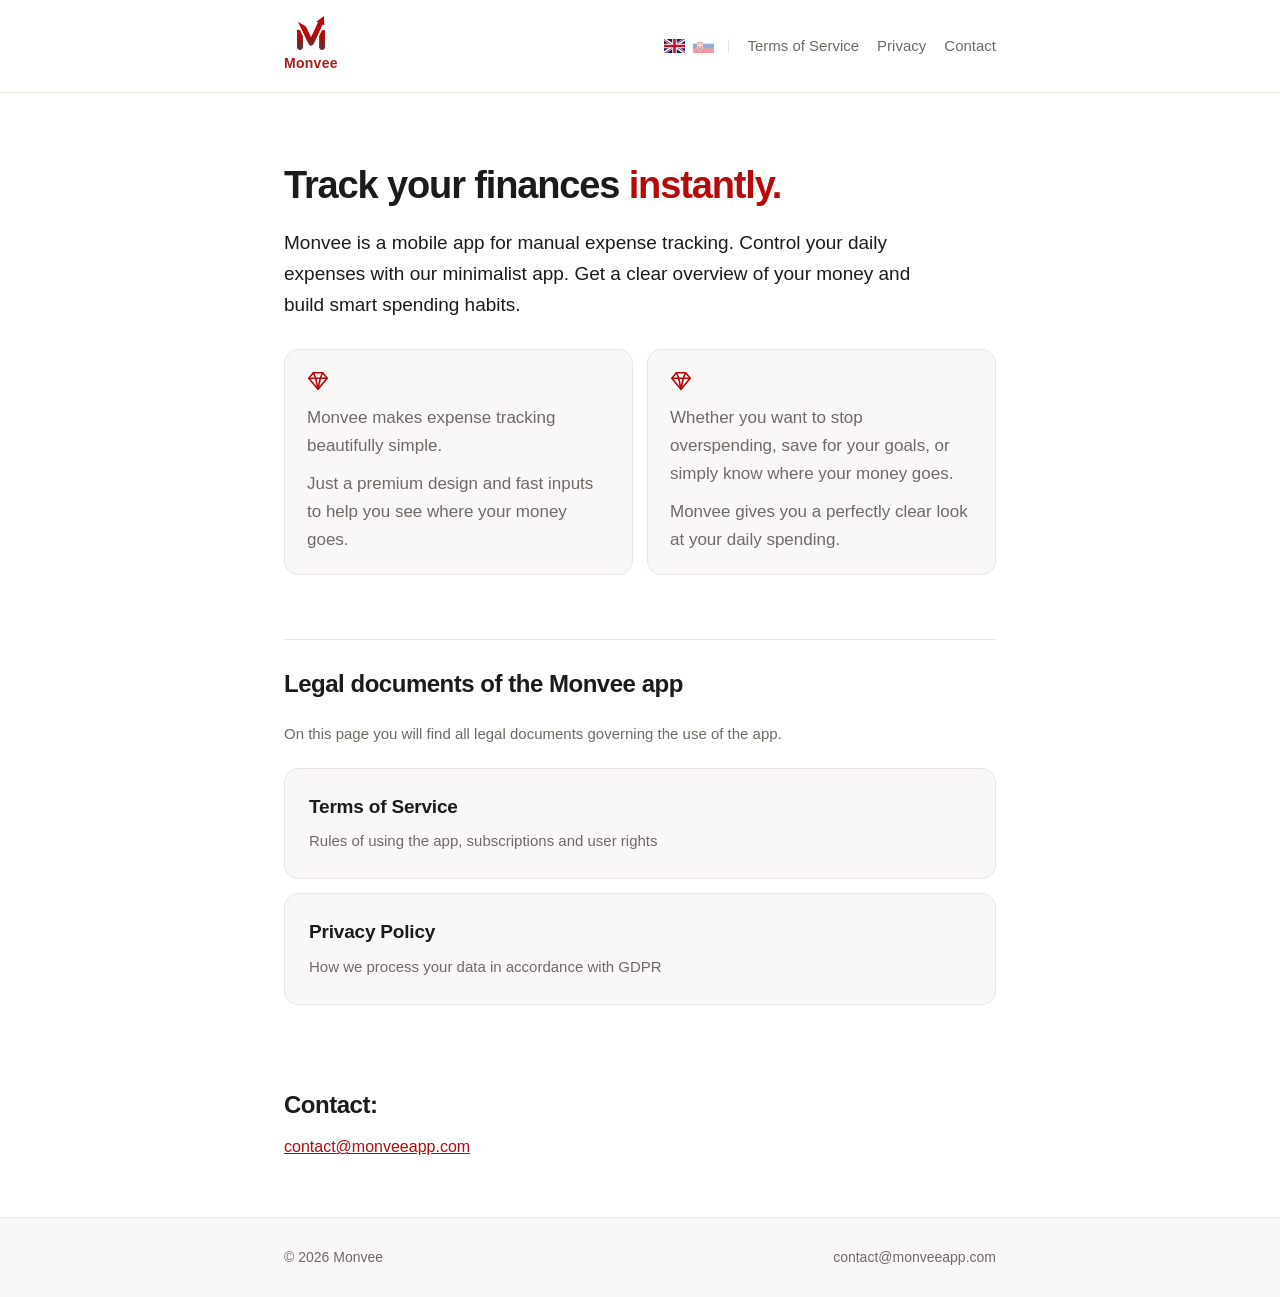
==== commit dc56e60d: "Add files via upload" ====
--- a/index.html
+++ b/index.html
@@ -19,11 +19,11 @@
     </a>
     <nav>
       <span class="lang">
+        <a class="flag active-lang" href="index.html" title="English" aria-label="English"><svg viewBox="0 0 60 40" width="21" height="14" aria-hidden="true"><clipPath id="ukc"><rect width="60" height="40"/></clipPath><g clip-path="url(#ukc)"><rect width="60" height="40" fill="#012169"/><path d="M0,0 60,40M60,0 0,40" stroke="#fff" stroke-width="8"/><clipPath id="ukt"><path d="M30,20h30v20zM30,20v20H0zM30,20H0V0zM30,20V0h30z"/></clipPath><path d="M0,0 60,40M60,0 0,40" clip-path="url(#ukt)" stroke="#C8102E" stroke-width="5"/><path d="M30,0v40M0,20h60" stroke="#fff" stroke-width="13"/><path d="M30,0v40M0,20h60" stroke="#C8102E" stroke-width="7.5"/></g><rect width="60" height="40" fill="none" stroke="#00000026" stroke-width="1.4"/></svg></a>
         <a class="flag" href="sk.html" title="Slovensky" aria-label="Slovensky"><svg viewBox="0 0 900 600" width="21" height="14" aria-hidden="true"><rect width="900" height="600" fill="#fff"/><rect y="200" width="900" height="400" fill="#0B4EA2"/><rect y="400" width="900" height="200" fill="#EE1C25"/><path d="M170 115H430V325C430 425 365 468 300 492C235 468 170 425 170 325Z" fill="#fff"/><path d="M185 130H415V322C415 412 358 452 300 474C242 452 185 412 185 322Z" fill="#EE1C25"/><clipPath id="skclip"><path d="M185 130H415V322C415 412 358 452 300 474C242 452 185 412 185 322Z"/></clipPath><g fill="#fff"><rect x="283" y="150" width="34" height="250"/><rect x="215" y="196" width="170" height="34"/><rect x="185" y="262" width="230" height="34"/></g><g clip-path="url(#skclip)" fill="#0B4EA2"><circle cx="225" cy="490" r="62"/><circle cx="375" cy="490" r="62"/><circle cx="300" cy="475" r="88"/></g><rect width="900" height="600" fill="none" stroke="#00000026" stroke-width="20"/></svg></a>
-        <a class="flag active-lang" href="index.html" title="English" aria-label="English"><svg viewBox="0 0 60 40" width="21" height="14" aria-hidden="true"><clipPath id="ukc"><rect width="60" height="40"/></clipPath><g clip-path="url(#ukc)"><rect width="60" height="40" fill="#012169"/><path d="M0,0 60,40M60,0 0,40" stroke="#fff" stroke-width="8"/><clipPath id="ukt"><path d="M30,20h30v20zM30,20v20H0zM30,20H0V0zM30,20V0h30z"/></clipPath><path d="M0,0 60,40M60,0 0,40" clip-path="url(#ukt)" stroke="#C8102E" stroke-width="5"/><path d="M30,0v40M0,20h60" stroke="#fff" stroke-width="13"/><path d="M30,0v40M0,20h60" stroke="#C8102E" stroke-width="7.5"/></g><rect width="60" height="40" fill="none" stroke="#00000026" stroke-width="1.4"/></svg></a>
       </span>
-      <a href="obchodne-podmienky.html">Terms of Service</a>
-      <a href="ochrana-sukromia.html">Privacy</a>
+      <a href="terms.html">Terms of Service</a>
+      <a href="privacy.html">Privacy</a>
       <a href="#kontakt">Contact</a>
     </nav>
   </div>
@@ -49,13 +49,13 @@
 <section class="doc-list">
   <h2>Legal documents of the Monvee app</h2>
   <p class="doc-list-intro">On this page you will find all legal documents governing the use of the app.</p>
-  <a class="doc-card" href="obchodne-podmienky.html">
+  <a class="doc-card" href="terms.html">
     <h3>Terms of Service</h3>
-    <span>Rules of using the app, subscriptions and user rights (currently available in Slovak)</span>
+    <span>Rules of using the app, subscriptions and user rights</span>
   </a>
-  <a class="doc-card" href="ochrana-sukromia.html">
+  <a class="doc-card" href="privacy.html">
     <h3>Privacy Policy</h3>
-    <span>How we process your data in accordance with GDPR (currently available in Slovak)</span>
+    <span>How we process your data in accordance with GDPR</span>
   </a>
 </section>
 
--- a/style.css
+++ b/style.css
@@ -64,27 +64,26 @@
 nav {
   display: flex;
   align-items: center;
+  flex-wrap: wrap;
+  gap: 8px 18px;
 }
 
 nav a {
   text-decoration: none;
   color: var(--muted);
   font-size: 15px;
-  margin-left: 20px;
 }
 
 .lang {
   display: inline-flex;
   align-items: center;
   gap: 8px;
-  margin-right: 4px;
-  padding-right: 16px;
+  padding-right: 14px;
   border-right: 1px solid var(--line);
 }
 
 .lang .flag {
   display: inline-flex;
-  margin-left: 0;
   line-height: 0;
   opacity: 0.45;
   border-radius: 2px;
@@ -309,7 +308,21 @@
 
 .footer-inner a:hover { color: var(--red); }
 
-@media (max-width: 520px) {
-  nav a { margin-left: 14px; }
-  .hero { padding-top: 48px; }
-}
+@media (max-width: 680px) {
+  .header-inner {
+    flex-direction: column;
+    gap: 12px;
+    padding: 14px 16px;
+  }
+
+  nav {
+    justify-content: center;
+    gap: 8px 16px;
+  }
+
+  .hero { padding: 44px 20px 40px; }
+  .doc-list, .contact { padding-left: 20px; padding-right: 20px; }
+  main.doc { padding: 36px 20px 72px; }
+  .feature { padding: 18px; }
+  .footer-inner { justify-content: center; text-align: center; }
+}
